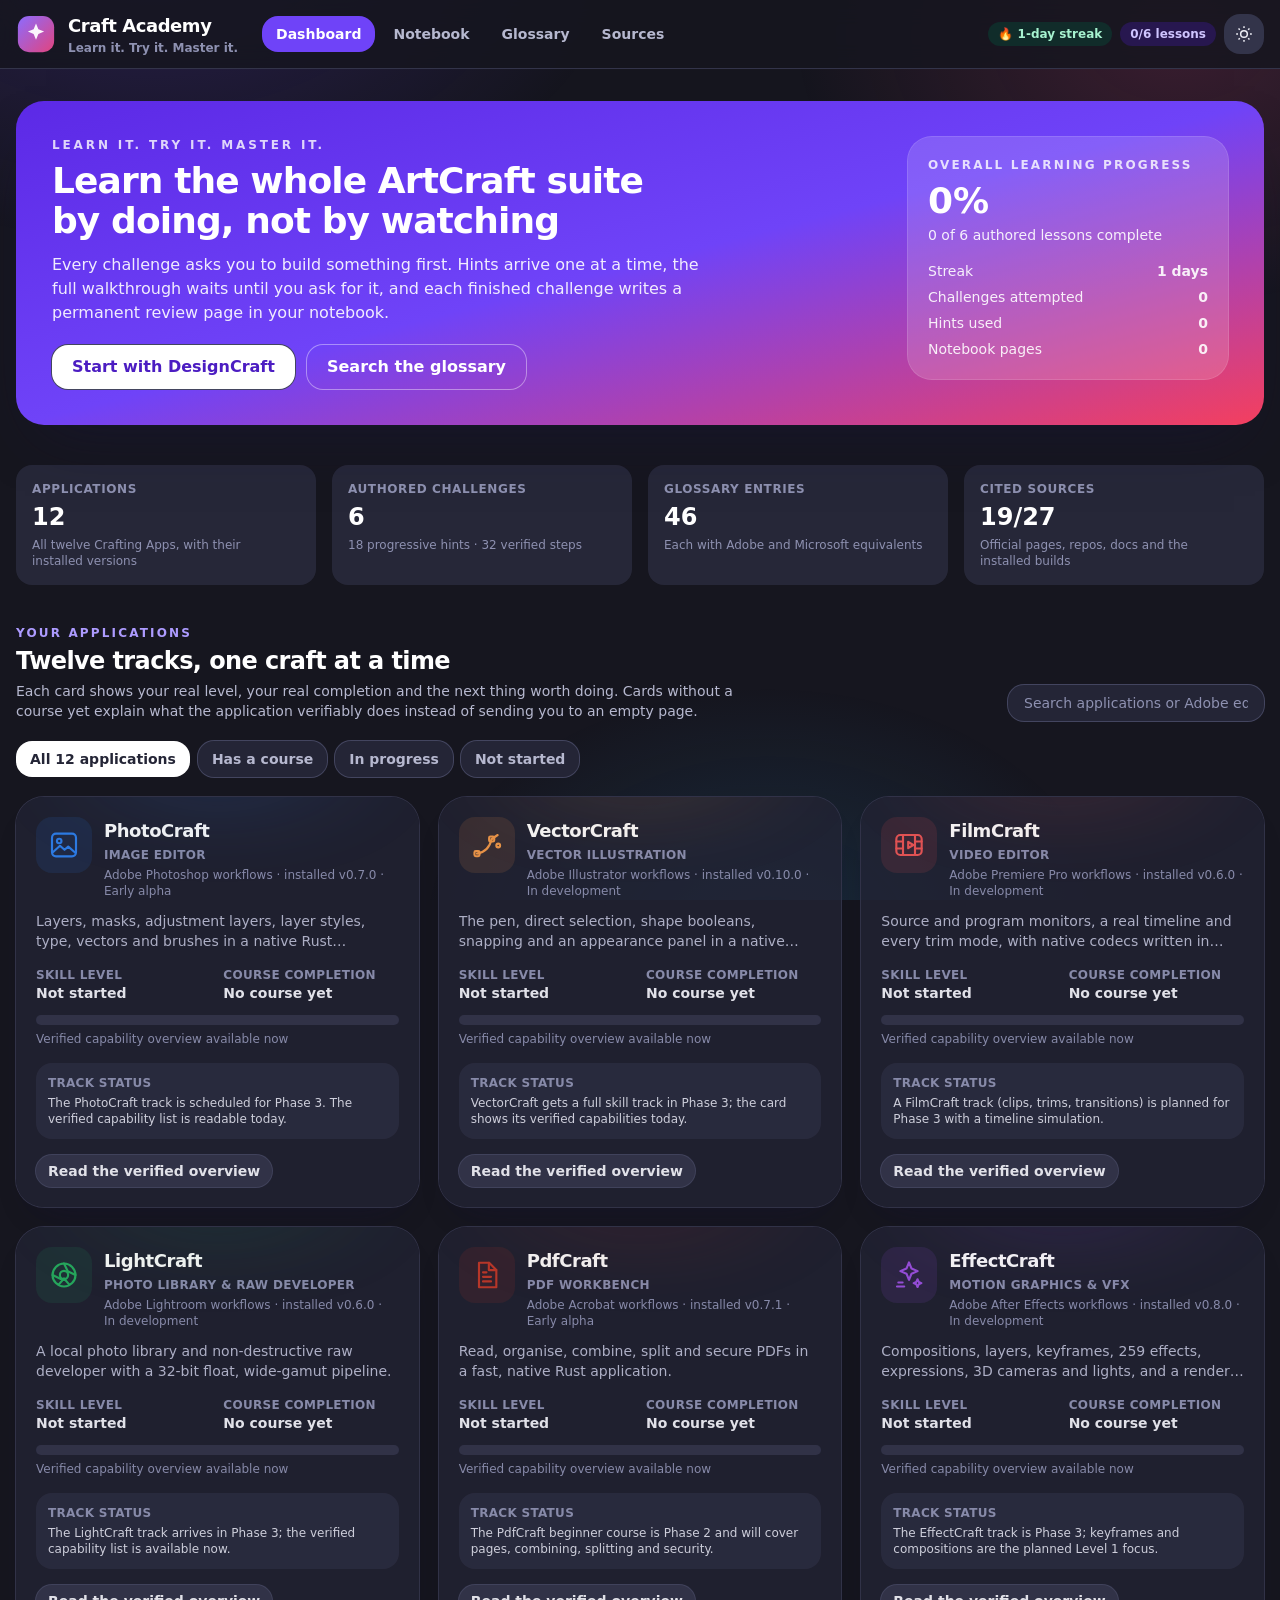
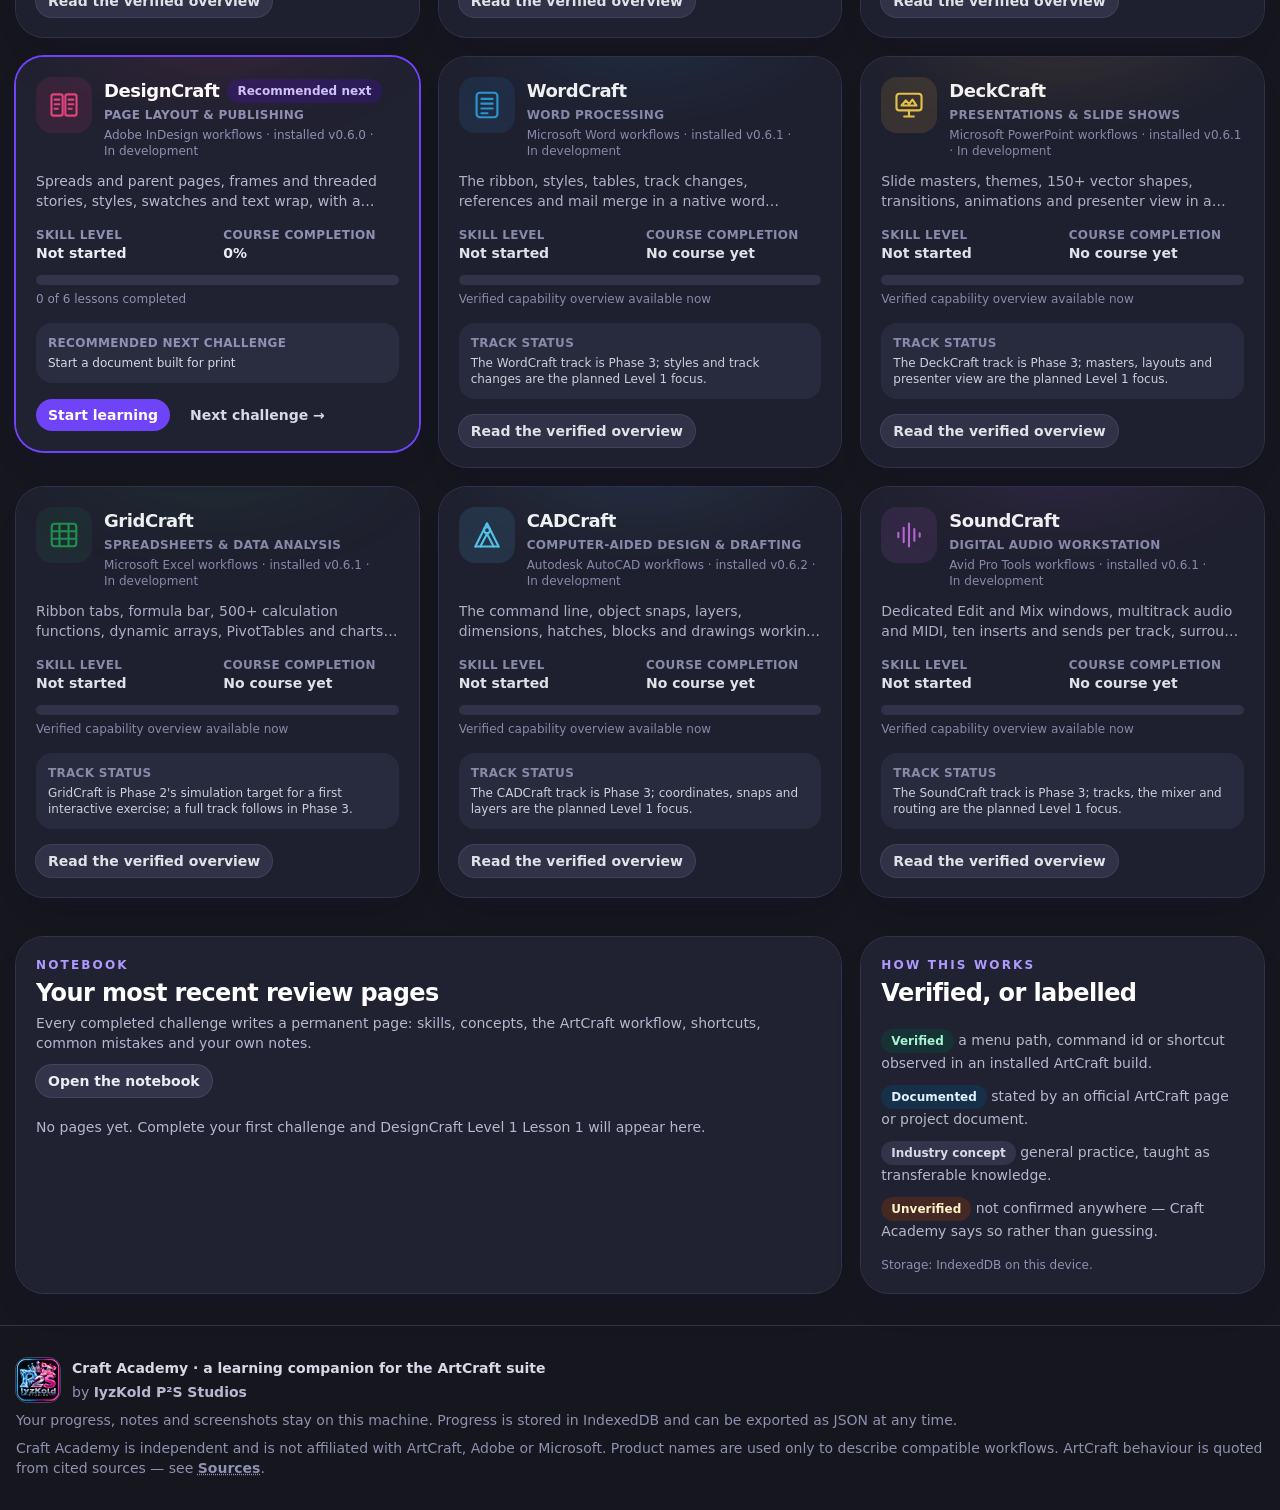
==== craft-academy/index.html @ 29ed43ff "publish: Craft Academy web build (2026-11-13 16:01)" ====
<!doctype html>
<html lang="en" class="dark">
  <head>
    <meta charset="UTF-8" />
    <meta name="viewport" content="width=device-width, initial-scale=1.0" />
    <meta
      name="description"
      content="Craft Academy — Learn it. Try it. Master it. A challenge-first learning companion for the ArtCraft creative software suite."
    />
    <meta name="color-scheme" content="dark light" />
    <title>Craft Academy — Learn it. Try it. Master it.</title>
    <!--
      Relative paths on purpose: the build is published under a sub-path and is intended to work
      from a file:// path inside a desktop wrapper, and the router is a hash router, so the document
      URL never leaves the application root.
    -->
    <link rel="icon" type="image/png" href="./brand/iyzkold-studios-favicon.png" />
    <link rel="apple-touch-icon" href="./brand/iyzkold-studios-apple-touch.png" />
    <script>
      // Apply the saved theme before first paint to avoid a flash of the wrong theme.
      try {
        var raw = window.localStorage.getItem('craft-academy:theme');
        var theme = raw === '"light"' || raw === 'light' ? 'light' : 'dark';
        document.documentElement.classList.toggle('dark', theme === 'dark');
        document.documentElement.dataset.theme = theme;
      } catch (error) {
        /* localStorage can be unavailable; dark is the default. */
      }
    </script>
    <script type="module" crossorigin src="./assets/index-Cp5zbV2W.js"></script>
    <link rel="stylesheet" crossorigin href="./assets/index-CccpWW1y.css">
  </head>
  <body>
    <div id="root"></div>
    <noscript>Craft Academy needs JavaScript enabled to run its lessons.</noscript>
  </body>
</html>
---- craft-academy/assets/index-CccpWW1y.css ----
*,:before,:after{--tw-border-spacing-x: 0;--tw-border-spacing-y: 0;--tw-translate-x: 0;--tw-translate-y: 0;--tw-rotate: 0;--tw-skew-x: 0;--tw-skew-y: 0;--tw-scale-x: 1;--tw-scale-y: 1;--tw-pan-x: ;--tw-pan-y: ;--tw-pinch-zoom: ;--tw-scroll-snap-strictness: proximity;--tw-gradient-from-position: ;--tw-gradient-via-position: ;--tw-gradient-to-position: ;--tw-ordinal: ;--tw-slashed-zero: ;--tw-numeric-figure: ;--tw-numeric-spacing: ;--tw-numeric-fraction: ;--tw-ring-inset: ;--tw-ring-offset-width: 0px;--tw-ring-offset-color: #fff;--tw-ring-color: rgb(59 130 246 / .5);--tw-ring-offset-shadow: 0 0 #0000;--tw-ring-shadow: 0 0 #0000;--tw-shadow: 0 0 #0000;--tw-shadow-colored: 0 0 #0000;--tw-blur: ;--tw-brightness: ;--tw-contrast: ;--tw-grayscale: ;--tw-hue-rotate: ;--tw-invert: ;--tw-saturate: ;--tw-sepia: ;--tw-drop-shadow: ;--tw-backdrop-blur: ;--tw-backdrop-brightness: ;--tw-backdrop-contrast: ;--tw-backdrop-grayscale: ;--tw-backdrop-hue-rotate: ;--tw-backdrop-invert: ;--tw-backdrop-opacity: ;--tw-backdrop-saturate: ;--tw-backdrop-sepia: ;--tw-contain-size: ;--tw-contain-layout: ;--tw-contain-paint: ;--tw-contain-style: }::backdrop{--tw-border-spacing-x: 0;--tw-border-spacing-y: 0;--tw-translate-x: 0;--tw-translate-y: 0;--tw-rotate: 0;--tw-skew-x: 0;--tw-skew-y: 0;--tw-scale-x: 1;--tw-scale-y: 1;--tw-pan-x: ;--tw-pan-y: ;--tw-pinch-zoom: ;--tw-scroll-snap-strictness: proximity;--tw-gradient-from-position: ;--tw-gradient-via-position: ;--tw-gradient-to-position: ;--tw-ordinal: ;--tw-slashed-zero: ;--tw-numeric-figure: ;--tw-numeric-spacing: ;--tw-numeric-fraction: ;--tw-ring-inset: ;--tw-ring-offset-width: 0px;--tw-ring-offset-color: #fff;--tw-ring-color: rgb(59 130 246 / .5);--tw-ring-offset-shadow: 0 0 #0000;--tw-ring-shadow: 0 0 #0000;--tw-shadow: 0 0 #0000;--tw-shadow-colored: 0 0 #0000;--tw-blur: ;--tw-brightness: ;--tw-contrast: ;--tw-grayscale: ;--tw-hue-rotate: ;--tw-invert: ;--tw-saturate: ;--tw-sepia: ;--tw-drop-shadow: ;--tw-backdrop-blur: ;--tw-backdrop-brightness: ;--tw-backdrop-contrast: ;--tw-backdrop-grayscale: ;--tw-backdrop-hue-rotate: ;--tw-backdrop-invert: ;--tw-backdrop-opacity: ;--tw-backdrop-saturate: ;--tw-backdrop-sepia: ;--tw-contain-size: ;--tw-contain-layout: ;--tw-contain-paint: ;--tw-contain-style: }*,:before,:after{box-sizing:border-box;border-width:0;border-style:solid;border-color:#e5e7eb}:before,:after{--tw-content: ""}html,:host{line-height:1.5;-webkit-text-size-adjust:100%;-moz-tab-size:4;-o-tab-size:4;tab-size:4;font-family:Segoe UI,Inter,system-ui,Avenir,Helvetica,Arial,sans-serif;font-feature-settings:normal;font-variation-settings:normal;-webkit-tap-highlight-color:transparent}body{margin:0;line-height:inherit}hr{height:0;color:inherit;border-top-width:1px}abbr:where([title]){-webkit-text-decoration:underline dotted;text-decoration:underline dotted}h1,h2,h3,h4,h5,h6{font-size:inherit;font-weight:inherit}a{color:inherit;text-decoration:inherit}b,strong{font-weight:bolder}code,kbd,samp,pre{font-family:ui-monospace,SFMono-Regular,Menlo,Monaco,Consolas,Liberation Mono,Courier New,monospace;font-feature-settings:normal;font-variation-settings:normal;font-size:1em}small{font-size:80%}sub,sup{font-size:75%;line-height:0;position:relative;vertical-align:baseline}sub{bottom:-.25em}sup{top:-.5em}table{text-indent:0;border-color:inherit;border-collapse:collapse}button,input,optgroup,select,textarea{font-family:inherit;font-feature-settings:inherit;font-variation-settings:inherit;font-size:100%;font-weight:inherit;line-height:inherit;letter-spacing:inherit;color:inherit;margin:0;padding:0}button,select{text-transform:none}button,input:where([type=button]),input:where([type=reset]),input:where([type=submit]){-webkit-appearance:button;background-color:transparent;background-image:none}:-moz-focusring{outline:auto}:-moz-ui-invalid{box-shadow:none}progress{vertical-align:baseline}::-webkit-inner-spin-button,::-webkit-outer-spin-button{height:auto}[type=search]{-webkit-appearance:textfield;outline-offset:-2px}::-webkit-search-decoration{-webkit-appearance:none}::-webkit-file-upload-button{-webkit-appearance:button;font:inherit}summary{display:list-item}blockquote,dl,dd,h1,h2,h3,h4,h5,h6,hr,figure,p,pre{margin:0}fieldset{margin:0;padding:0}legend{padding:0}ol,ul,menu{list-style:none;margin:0;padding:0}dialog{padding:0}textarea{resize:vertical}input::-moz-placeholder,textarea::-moz-placeholder{opacity:1;color:#9ca3af}input::placeholder,textarea::placeholder{opacity:1;color:#9ca3af}button,[role=button]{cursor:pointer}:disabled{cursor:default}img,svg,video,canvas,audio,iframe,embed,object{display:block;vertical-align:middle}img,video{max-width:100%;height:auto}[hidden]:where(:not([hidden=until-found])){display:none}:root{color-scheme:dark light}html{-webkit-text-size-adjust:100%}body{--tw-bg-opacity: 1;background-color:rgb(247 247 251 / var(--tw-bg-opacity, 1));--tw-text-opacity: 1;color:rgb(36 37 54 / var(--tw-text-opacity, 1));-webkit-font-smoothing:antialiased;-moz-osx-font-smoothing:grayscale}body:is(.dark *){--tw-bg-opacity: 1;background-color:rgb(22 22 31 / var(--tw-bg-opacity, 1));--tw-text-opacity: 1;color:rgb(236 236 244 / var(--tw-text-opacity, 1))}body{min-height:100vh}body:before{content:"";position:fixed;top:0;right:0;bottom:0;left:0;z-index:-1;background:radial-gradient(48rem 32rem at 12% -8%,rgba(111,67,248,.22),transparent 62%),radial-gradient(40rem 28rem at 92% 4%,rgba(226,68,126,.18),transparent 60%),radial-gradient(36rem 26rem at 60% 104%,rgba(45,156,219,.16),transparent 60%);pointer-events:none}:focus-visible{outline-style:solid;outline-width:2px;outline-offset:2px;outline-color:#8c6bff}h1,h2,h3{text-wrap:balance}p,li{text-wrap:pretty}::-moz-selection{--tw-bg-opacity: 1;background-color:rgb(207 197 255 / var(--tw-bg-opacity, 1));--tw-text-opacity: 1;color:rgb(36 37 54 / var(--tw-text-opacity, 1))}::selection{--tw-bg-opacity: 1;background-color:rgb(207 197 255 / var(--tw-bg-opacity, 1));--tw-text-opacity: 1;color:rgb(36 37 54 / var(--tw-text-opacity, 1))}@media (prefers-reduced-motion: reduce){*,*:before,*:after{animation-duration:.01ms!important;animation-iteration-count:1!important;transition-duration:.01ms!important;scroll-behavior:auto!important}}.\!container{width:100%!important}.container{width:100%}@media (min-width: 640px){.\!container{max-width:640px!important}.container{max-width:640px}}@media (min-width: 768px){.\!container{max-width:768px!important}.container{max-width:768px}}@media (min-width: 1024px){.\!container{max-width:1024px!important}.container{max-width:1024px}}@media (min-width: 1280px){.\!container{max-width:1280px!important}.container{max-width:1280px}}@media (min-width: 1536px){.\!container{max-width:1536px!important}.container{max-width:1536px}}.ca-scroll::-webkit-scrollbar{width:10px;height:10px}.ca-scroll::-webkit-scrollbar-thumb{border-radius:9999px;--tw-bg-opacity: 1;background-color:rgb(182 184 207 / var(--tw-bg-opacity, 1))}.ca-scroll:is(.dark *)::-webkit-scrollbar-thumb{--tw-bg-opacity: 1;background-color:rgb(67 69 95 / var(--tw-bg-opacity, 1))}.ca-scroll::-webkit-scrollbar-track{background:transparent}.sr-only{position:absolute;width:1px;height:1px;padding:0;margin:-1px;overflow:hidden;clip:rect(0,0,0,0);white-space:nowrap;border-width:0}.pointer-events-none{pointer-events:none}.visible{visibility:visible}.invisible{visibility:hidden}.static{position:static}.fixed{position:fixed}.absolute{position:absolute}.relative{position:relative}.sticky{position:sticky}.inset-0{top:0;right:0;bottom:0;left:0}.inset-x-0{left:0;right:0}.-top-24{top:-6rem}.top-0{top:0}.z-0{z-index:0}.z-10{z-index:10}.z-40{z-index:40}.order-last{order:9999}.mx-auto{margin-left:auto;margin-right:auto}.mb-1{margin-bottom:.25rem}.mb-2{margin-bottom:.5rem}.mb-3{margin-bottom:.75rem}.mb-5{margin-bottom:1.25rem}.ml-2{margin-left:.5rem}.ml-auto{margin-left:auto}.mr-2{margin-right:.5rem}.mt-0\.5{margin-top:.125rem}.mt-1{margin-top:.25rem}.mt-1\.5{margin-top:.375rem}.mt-2{margin-top:.5rem}.mt-3{margin-top:.75rem}.mt-4{margin-top:1rem}.mt-5{margin-top:1.25rem}.mt-auto{margin-top:auto}.line-clamp-2{overflow:hidden;display:-webkit-box;-webkit-box-orient:vertical;-webkit-line-clamp:2}.block{display:block}.inline{display:inline}.flex{display:flex}.inline-flex{display:inline-flex}.table{display:table}.grid{display:grid}.contents{display:contents}.hidden{display:none}.h-1\.5{height:.375rem}.h-10{height:2.5rem}.h-11{height:2.75rem}.h-14{height:3.5rem}.h-2\.5{height:.625rem}.h-20{height:5rem}.h-32{height:8rem}.h-5{height:1.25rem}.h-6{height:1.5rem}.h-8{height:2rem}.h-full{height:100%}.max-h-72{max-height:18rem}.min-h-\[40vh\]{min-height:40vh}.min-h-screen{min-height:100vh}.w-1\.5{width:.375rem}.w-10{width:2.5rem}.w-11{width:2.75rem}.w-14{width:3.5rem}.w-20{width:5rem}.w-5{width:1.25rem}.w-6{width:1.5rem}.w-64{width:16rem}.w-8{width:2rem}.w-full{width:100%}.min-w-0{min-width:0px}.min-w-\[44rem\]{min-width:44rem}.max-w-2xl{max-width:42rem}.max-w-3xl{max-width:48rem}.max-w-7xl{max-width:80rem}.max-w-md{max-width:28rem}.max-w-xl{max-width:36rem}.max-w-xs{max-width:20rem}.flex-1{flex:1 1 0%}.shrink{flex-shrink:1}.shrink-0{flex-shrink:0}.border-collapse{border-collapse:collapse}@keyframes fade-up{0%{opacity:0;transform:translateY(10px)}to{opacity:1;transform:translateY(0)}}.animate-fade-up{animation:fade-up .32s cubic-bezier(.22,1,.36,1) both}@keyframes pop-in{0%{opacity:0;transform:scale(.94)}to{opacity:1;transform:scale(1)}}.animate-pop-in{animation:pop-in .22s cubic-bezier(.22,1,.36,1) both}@keyframes pulse{50%{opacity:.5}}.animate-pulse{animation:pulse 2s cubic-bezier(.4,0,.6,1) infinite}.cursor-pointer{cursor:pointer}.list-disc{list-style-type:disc}.grid-cols-2{grid-template-columns:repeat(2,minmax(0,1fr))}.flex-col{flex-direction:column}.flex-wrap{flex-wrap:wrap}.items-start{align-items:flex-start}.items-end{align-items:flex-end}.items-center{align-items:center}.justify-center{justify-content:center}.justify-between{justify-content:space-between}.gap-1{gap:.25rem}.gap-1\.5{gap:.375rem}.gap-2{gap:.5rem}.gap-3{gap:.75rem}.gap-4{gap:1rem}.gap-5{gap:1.25rem}.gap-6{gap:1.5rem}.space-y-1>:not([hidden])~:not([hidden]){--tw-space-y-reverse: 0;margin-top:calc(.25rem * calc(1 - var(--tw-space-y-reverse)));margin-bottom:calc(.25rem * var(--tw-space-y-reverse))}.space-y-1\.5>:not([hidden])~:not([hidden]){--tw-space-y-reverse: 0;margin-top:calc(.375rem * calc(1 - var(--tw-space-y-reverse)));margin-bottom:calc(.375rem * var(--tw-space-y-reverse))}.space-y-10>:not([hidden])~:not([hidden]){--tw-space-y-reverse: 0;margin-top:calc(2.5rem * calc(1 - var(--tw-space-y-reverse)));margin-bottom:calc(2.5rem * var(--tw-space-y-reverse))}.space-y-2>:not([hidden])~:not([hidden]){--tw-space-y-reverse: 0;margin-top:calc(.5rem * calc(1 - var(--tw-space-y-reverse)));margin-bottom:calc(.5rem * var(--tw-space-y-reverse))}.space-y-3>:not([hidden])~:not([hidden]){--tw-space-y-reverse: 0;margin-top:calc(.75rem * calc(1 - var(--tw-space-y-reverse)));margin-bottom:calc(.75rem * var(--tw-space-y-reverse))}.space-y-4>:not([hidden])~:not([hidden]){--tw-space-y-reverse: 0;margin-top:calc(1rem * calc(1 - var(--tw-space-y-reverse)));margin-bottom:calc(1rem * var(--tw-space-y-reverse))}.space-y-5>:not([hidden])~:not([hidden]){--tw-space-y-reverse: 0;margin-top:calc(1.25rem * calc(1 - var(--tw-space-y-reverse)));margin-bottom:calc(1.25rem * var(--tw-space-y-reverse))}.space-y-8>:not([hidden])~:not([hidden]){--tw-space-y-reverse: 0;margin-top:calc(2rem * calc(1 - var(--tw-space-y-reverse)));margin-bottom:calc(2rem * var(--tw-space-y-reverse))}.divide-y>:not([hidden])~:not([hidden]){--tw-divide-y-reverse: 0;border-top-width:calc(1px * calc(1 - var(--tw-divide-y-reverse)));border-bottom-width:calc(1px * var(--tw-divide-y-reverse))}.divide-ink-100>:not([hidden])~:not([hidden]){--tw-divide-opacity: 1;border-color:rgb(236 236 244 / var(--tw-divide-opacity, 1))}.overflow-auto{overflow:auto}.overflow-hidden{overflow:hidden}.overflow-x-auto{overflow-x:auto}.truncate{overflow:hidden;text-overflow:ellipsis;white-space:nowrap}.whitespace-nowrap{white-space:nowrap}.whitespace-pre-wrap{white-space:pre-wrap}.rounded{border-radius:.25rem}.rounded-2xl{border-radius:1rem}.rounded-3xl{border-radius:1.5rem}.rounded-full{border-radius:9999px}.rounded-lg{border-radius:.5rem}.rounded-md{border-radius:.375rem}.rounded-xl{border-radius:.75rem}.rounded-xl3{border-radius:1.75rem}.border{border-width:1px}.border-0{border-width:0px}.border-2{border-width:2px}.border-b{border-bottom-width:1px}.border-t{border-top-width:1px}.border-dashed{border-style:dashed}.border-amber-200{--tw-border-opacity: 1;border-color:rgb(253 230 138 / var(--tw-border-opacity, 1))}.border-amber-300{--tw-border-opacity: 1;border-color:rgb(252 211 77 / var(--tw-border-opacity, 1))}.border-brand-100{--tw-border-opacity: 1;border-color:rgb(230 225 255 / var(--tw-border-opacity, 1))}.border-emerald-200{--tw-border-opacity: 1;border-color:rgb(167 243 208 / var(--tw-border-opacity, 1))}.border-emerald-300{--tw-border-opacity: 1;border-color:rgb(110 231 183 / var(--tw-border-opacity, 1))}.border-ink-200{--tw-border-opacity: 1;border-color:rgb(216 217 230 / var(--tw-border-opacity, 1))}.border-ink-200\/70{border-color:#d8d9e6b3}.border-ink-300{--tw-border-opacity: 1;border-color:rgb(182 184 207 / var(--tw-border-opacity, 1))}.border-sky-200{--tw-border-opacity: 1;border-color:rgb(186 230 253 / var(--tw-border-opacity, 1))}.border-sky-300{--tw-border-opacity: 1;border-color:rgb(125 211 252 / var(--tw-border-opacity, 1))}.\!bg-white{--tw-bg-opacity: 1 !important;background-color:rgb(255 255 255 / var(--tw-bg-opacity, 1))!important}.bg-amber-100{--tw-bg-opacity: 1;background-color:rgb(254 243 199 / var(--tw-bg-opacity, 1))}.bg-amber-50{--tw-bg-opacity: 1;background-color:rgb(255 251 235 / var(--tw-bg-opacity, 1))}.bg-amber-50\/70{background-color:#fffbebb3}.bg-amber-500{--tw-bg-opacity: 1;background-color:rgb(245 158 11 / var(--tw-bg-opacity, 1))}.bg-brand-100{--tw-bg-opacity: 1;background-color:rgb(230 225 255 / var(--tw-bg-opacity, 1))}.bg-brand-400{--tw-bg-opacity: 1;background-color:rgb(140 107 255 / var(--tw-bg-opacity, 1))}.bg-brand-50\/70{background-color:#f2f0ffb3}.bg-brand-500{--tw-bg-opacity: 1;background-color:rgb(111 67 248 / var(--tw-bg-opacity, 1))}.bg-emerald-100{--tw-bg-opacity: 1;background-color:rgb(209 250 229 / var(--tw-bg-opacity, 1))}.bg-emerald-50{--tw-bg-opacity: 1;background-color:rgb(236 253 245 / var(--tw-bg-opacity, 1))}.bg-emerald-50\/80{background-color:#ecfdf5cc}.bg-emerald-500{--tw-bg-opacity: 1;background-color:rgb(16 185 129 / var(--tw-bg-opacity, 1))}.bg-emerald-600{--tw-bg-opacity: 1;background-color:rgb(5 150 105 / var(--tw-bg-opacity, 1))}.bg-ink-100{--tw-bg-opacity: 1;background-color:rgb(236 236 244 / var(--tw-bg-opacity, 1))}.bg-ink-50{--tw-bg-opacity: 1;background-color:rgb(247 247 251 / var(--tw-bg-opacity, 1))}.bg-ink-900{--tw-bg-opacity: 1;background-color:rgb(36 37 54 / var(--tw-bg-opacity, 1))}.bg-rose-100{--tw-bg-opacity: 1;background-color:rgb(255 228 230 / var(--tw-bg-opacity, 1))}.bg-rose-600{--tw-bg-opacity: 1;background-color:rgb(225 29 72 / var(--tw-bg-opacity, 1))}.bg-sky-100{--tw-bg-opacity: 1;background-color:rgb(224 242 254 / var(--tw-bg-opacity, 1))}.bg-sky-50{--tw-bg-opacity: 1;background-color:rgb(240 249 255 / var(--tw-bg-opacity, 1))}.bg-sky-50\/80{background-color:#f0f9ffcc}.bg-transparent{background-color:transparent}.bg-white{--tw-bg-opacity: 1;background-color:rgb(255 255 255 / var(--tw-bg-opacity, 1))}.bg-white\/15{background-color:#ffffff26}.bg-white\/85{background-color:#ffffffd9}.bg-white\/95{background-color:#fffffff2}.bg-gradient-to-br{background-image:linear-gradient(to bottom right,var(--tw-gradient-stops))}.from-brand-600{--tw-gradient-from: #5c29e6 var(--tw-gradient-from-position);--tw-gradient-to: rgb(92 41 230 / 0) var(--tw-gradient-to-position);--tw-gradient-stops: var(--tw-gradient-from), var(--tw-gradient-to)}.via-brand-500{--tw-gradient-to: rgb(111 67 248 / 0) var(--tw-gradient-to-position);--tw-gradient-stops: var(--tw-gradient-from), #6f43f8 var(--tw-gradient-via-position), var(--tw-gradient-to)}.to-rose-500{--tw-gradient-to: #f43f5e var(--tw-gradient-to-position)}.p-1{padding:.25rem}.p-2\.5{padding:.625rem}.p-3{padding:.75rem}.p-4{padding:1rem}.p-5{padding:1.25rem}.p-6{padding:1.5rem}.p-8{padding:2rem}.px-1{padding-left:.25rem;padding-right:.25rem}.px-1\.5{padding-left:.375rem;padding-right:.375rem}.px-2{padding-left:.5rem;padding-right:.5rem}.px-2\.5{padding-left:.625rem;padding-right:.625rem}.px-3{padding-left:.75rem;padding-right:.75rem}.px-3\.5{padding-left:.875rem;padding-right:.875rem}.px-4{padding-left:1rem;padding-right:1rem}.px-5{padding-left:1.25rem;padding-right:1.25rem}.py-0\.5{padding-top:.125rem;padding-bottom:.125rem}.py-1{padding-top:.25rem;padding-bottom:.25rem}.py-1\.5{padding-top:.375rem;padding-bottom:.375rem}.py-2{padding-top:.5rem;padding-bottom:.5rem}.py-2\.5{padding-top:.625rem;padding-bottom:.625rem}.py-3{padding-top:.75rem;padding-bottom:.75rem}.py-8{padding-top:2rem;padding-bottom:2rem}.pl-5{padding-left:1.25rem}.pr-2{padding-right:.5rem}.pt-4{padding-top:1rem}.pt-6{padding-top:1.5rem}.text-left{text-align:left}.text-center{text-align:center}.font-mono{font-family:ui-monospace,SFMono-Regular,Menlo,Monaco,Consolas,Liberation Mono,Courier New,monospace}.text-2xl{font-size:1.5rem;line-height:2rem}.text-3xl{font-size:1.875rem;line-height:2.25rem}.text-4xl{font-size:2.25rem;line-height:2.5rem}.text-\[11px\]{font-size:11px}.text-base{font-size:1rem;line-height:1.5rem}.text-lg{font-size:1.125rem;line-height:1.75rem}.text-sm{font-size:.875rem;line-height:1.25rem}.text-xl{font-size:1.25rem;line-height:1.75rem}.text-xs{font-size:.75rem;line-height:1rem}.font-black{font-weight:900}.font-bold{font-weight:700}.font-semibold{font-weight:600}.uppercase{text-transform:uppercase}.italic{font-style:italic}.leading-relaxed{line-height:1.625}.leading-snug{line-height:1.375}.leading-tight{line-height:1.25}.tracking-\[0\.18em\]{letter-spacing:.18em}.tracking-\[0\.22em\]{letter-spacing:.22em}.tracking-\[0\.24em\]{letter-spacing:.24em}.tracking-\[0\.2em\]{letter-spacing:.2em}.tracking-tight{letter-spacing:-.025em}.tracking-wide{letter-spacing:.025em}.tracking-wider{letter-spacing:.05em}.\!text-brand-700{--tw-text-opacity: 1 !important;color:rgb(76 29 194 / var(--tw-text-opacity, 1))!important}.\!text-white{--tw-text-opacity: 1 !important;color:rgb(255 255 255 / var(--tw-text-opacity, 1))!important}.text-amber-900{--tw-text-opacity: 1;color:rgb(120 53 15 / var(--tw-text-opacity, 1))}.text-brand-500{--tw-text-opacity: 1;color:rgb(111 67 248 / var(--tw-text-opacity, 1))}.text-brand-600{--tw-text-opacity: 1;color:rgb(92 41 230 / var(--tw-text-opacity, 1))}.text-brand-700{--tw-text-opacity: 1;color:rgb(76 29 194 / var(--tw-text-opacity, 1))}.text-emerald-800{--tw-text-opacity: 1;color:rgb(6 95 70 / var(--tw-text-opacity, 1))}.text-ink-100{--tw-text-opacity: 1;color:rgb(236 236 244 / var(--tw-text-opacity, 1))}.text-ink-400{--tw-text-opacity: 1;color:rgb(142 145 177 / var(--tw-text-opacity, 1))}.text-ink-500{--tw-text-opacity: 1;color:rgb(107 110 147 / var(--tw-text-opacity, 1))}.text-ink-600{--tw-text-opacity: 1;color:rgb(84 86 120 / var(--tw-text-opacity, 1))}.text-ink-700{--tw-text-opacity: 1;color:rgb(67 69 95 / var(--tw-text-opacity, 1))}.text-ink-800{--tw-text-opacity: 1;color:rgb(51 52 74 / var(--tw-text-opacity, 1))}.text-ink-900{--tw-text-opacity: 1;color:rgb(36 37 54 / var(--tw-text-opacity, 1))}.text-rose-500{--tw-text-opacity: 1;color:rgb(244 63 94 / var(--tw-text-opacity, 1))}.text-rose-800{--tw-text-opacity: 1;color:rgb(159 18 57 / var(--tw-text-opacity, 1))}.text-sky-700{--tw-text-opacity: 1;color:rgb(3 105 161 / var(--tw-text-opacity, 1))}.text-sky-800{--tw-text-opacity: 1;color:rgb(7 89 133 / var(--tw-text-opacity, 1))}.text-white{--tw-text-opacity: 1;color:rgb(255 255 255 / var(--tw-text-opacity, 1))}.text-white\/80{color:#fffc}.text-white\/90{color:#ffffffe6}.underline{text-decoration-line:underline}.decoration-dotted{text-decoration-style:dotted}.opacity-20{opacity:.2}.opacity-95{opacity:.95}.shadow-float{--tw-shadow: 0 28px 60px -30px rgba(24, 20, 60, .55);--tw-shadow-colored: 0 28px 60px -30px var(--tw-shadow-color);box-shadow:var(--tw-ring-offset-shadow, 0 0 #0000),var(--tw-ring-shadow, 0 0 #0000),var(--tw-shadow)}.shadow-lift{--tw-shadow: 0 18px 40px -22px rgba(24, 20, 60, .45);--tw-shadow-colored: 0 18px 40px -22px var(--tw-shadow-color);box-shadow:var(--tw-ring-offset-shadow, 0 0 #0000),var(--tw-ring-shadow, 0 0 #0000),var(--tw-shadow)}.outline{outline-style:solid}.ring-1{--tw-ring-offset-shadow: var(--tw-ring-inset) 0 0 0 var(--tw-ring-offset-width) var(--tw-ring-offset-color);--tw-ring-shadow: var(--tw-ring-inset) 0 0 0 calc(1px + var(--tw-ring-offset-width)) var(--tw-ring-color);box-shadow:var(--tw-ring-offset-shadow),var(--tw-ring-shadow),var(--tw-shadow, 0 0 #0000)}.ring-2{--tw-ring-offset-shadow: var(--tw-ring-inset) 0 0 0 var(--tw-ring-offset-width) var(--tw-ring-offset-color);--tw-ring-shadow: var(--tw-ring-inset) 0 0 0 calc(2px + var(--tw-ring-offset-width)) var(--tw-ring-color);box-shadow:var(--tw-ring-offset-shadow),var(--tw-ring-shadow),var(--tw-shadow, 0 0 #0000)}.ring-brand-300{--tw-ring-opacity: 1;--tw-ring-color: rgb(173 155 255 / var(--tw-ring-opacity, 1))}.ring-brand-400{--tw-ring-opacity: 1;--tw-ring-color: rgb(140 107 255 / var(--tw-ring-opacity, 1))}.ring-ink-100{--tw-ring-opacity: 1;--tw-ring-color: rgb(236 236 244 / var(--tw-ring-opacity, 1))}.ring-ink-200{--tw-ring-opacity: 1;--tw-ring-color: rgb(216 217 230 / var(--tw-ring-opacity, 1))}.ring-ink-200\/70{--tw-ring-color: rgb(216 217 230 / .7)}.ring-white\/25{--tw-ring-color: rgb(255 255 255 / .25)}.ring-white\/40{--tw-ring-color: rgb(255 255 255 / .4)}.blur{--tw-blur: blur(8px);filter:var(--tw-blur) var(--tw-brightness) var(--tw-contrast) var(--tw-grayscale) var(--tw-hue-rotate) var(--tw-invert) var(--tw-saturate) var(--tw-sepia) var(--tw-drop-shadow)}.blur-2xl{--tw-blur: blur(40px);filter:var(--tw-blur) var(--tw-brightness) var(--tw-contrast) var(--tw-grayscale) var(--tw-hue-rotate) var(--tw-invert) var(--tw-saturate) var(--tw-sepia) var(--tw-drop-shadow)}.filter{filter:var(--tw-blur) var(--tw-brightness) var(--tw-contrast) var(--tw-grayscale) var(--tw-hue-rotate) var(--tw-invert) var(--tw-saturate) var(--tw-sepia) var(--tw-drop-shadow)}.backdrop-blur-md{--tw-backdrop-blur: blur(12px);-webkit-backdrop-filter:var(--tw-backdrop-blur) var(--tw-backdrop-brightness) var(--tw-backdrop-contrast) var(--tw-backdrop-grayscale) var(--tw-backdrop-hue-rotate) var(--tw-backdrop-invert) var(--tw-backdrop-opacity) var(--tw-backdrop-saturate) var(--tw-backdrop-sepia);backdrop-filter:var(--tw-backdrop-blur) var(--tw-backdrop-brightness) var(--tw-backdrop-contrast) var(--tw-backdrop-grayscale) var(--tw-backdrop-hue-rotate) var(--tw-backdrop-invert) var(--tw-backdrop-opacity) var(--tw-backdrop-saturate) var(--tw-backdrop-sepia)}.transition{transition-property:color,background-color,border-color,text-decoration-color,fill,stroke,opacity,box-shadow,transform,filter,backdrop-filter;transition-timing-function:cubic-bezier(.4,0,.2,1);transition-duration:.15s}.transition-\[width\]{transition-property:width;transition-timing-function:cubic-bezier(.4,0,.2,1);transition-duration:.15s}.transition-all{transition-property:all;transition-timing-function:cubic-bezier(.4,0,.2,1);transition-duration:.15s}.transition-colors{transition-property:color,background-color,border-color,text-decoration-color,fill,stroke;transition-timing-function:cubic-bezier(.4,0,.2,1);transition-duration:.15s}.transition-opacity{transition-property:opacity;transition-timing-function:cubic-bezier(.4,0,.2,1);transition-duration:.15s}.duration-150{transition-duration:.15s}.duration-300{transition-duration:.3s}.duration-700{transition-duration:.7s}.ease-out{transition-timing-function:cubic-bezier(0,0,.2,1)}.ca-reduce-motion,.ca-reduce-motion *{animation:none!important;transition:none!important}@media print{body{background:#fff!important;color:#000!important}body:before{display:none!important}.ca-no-print{display:none!important}.ca-print-page{-moz-column-break-inside:avoid;break-inside:avoid;page-break-inside:avoid}.ca-print-page+.ca-print-page{-moz-column-break-before:page;break-before:page;page-break-before:always}}.file\:mr-3::file-selector-button{margin-right:.75rem}.file\:rounded-xl::file-selector-button{border-radius:.75rem}.file\:border-0::file-selector-button{border-width:0px}.file\:bg-brand-500::file-selector-button{--tw-bg-opacity: 1;background-color:rgb(111 67 248 / var(--tw-bg-opacity, 1))}.file\:px-3::file-selector-button{padding-left:.75rem;padding-right:.75rem}.file\:py-1\.5::file-selector-button{padding-top:.375rem;padding-bottom:.375rem}.file\:font-semibold::file-selector-button{font-weight:600}.file\:text-white::file-selector-button{--tw-text-opacity: 1;color:rgb(255 255 255 / var(--tw-text-opacity, 1))}.placeholder\:text-ink-400::-moz-placeholder{--tw-text-opacity: 1;color:rgb(142 145 177 / var(--tw-text-opacity, 1))}.placeholder\:text-ink-400::placeholder{--tw-text-opacity: 1;color:rgb(142 145 177 / var(--tw-text-opacity, 1))}.hover\:-translate-y-1:hover{--tw-translate-y: -.25rem;transform:translate(var(--tw-translate-x),var(--tw-translate-y)) rotate(var(--tw-rotate)) skew(var(--tw-skew-x)) skewY(var(--tw-skew-y)) scaleX(var(--tw-scale-x)) scaleY(var(--tw-scale-y))}.hover\:\!bg-white\/10:hover{background-color:#ffffff1a!important}.hover\:\!bg-white\/90:hover{background-color:#ffffffe6!important}.hover\:bg-brand-600:hover{--tw-bg-opacity: 1;background-color:rgb(92 41 230 / var(--tw-bg-opacity, 1))}.hover\:bg-emerald-700:hover{--tw-bg-opacity: 1;background-color:rgb(4 120 87 / var(--tw-bg-opacity, 1))}.hover\:bg-ink-100:hover{--tw-bg-opacity: 1;background-color:rgb(236 236 244 / var(--tw-bg-opacity, 1))}.hover\:bg-ink-200:hover{--tw-bg-opacity: 1;background-color:rgb(216 217 230 / var(--tw-bg-opacity, 1))}.hover\:bg-ink-50:hover{--tw-bg-opacity: 1;background-color:rgb(247 247 251 / var(--tw-bg-opacity, 1))}.hover\:bg-rose-700:hover{--tw-bg-opacity: 1;background-color:rgb(190 18 60 / var(--tw-bg-opacity, 1))}.hover\:text-brand-600:hover{--tw-text-opacity: 1;color:rgb(92 41 230 / var(--tw-text-opacity, 1))}.hover\:shadow-float:hover{--tw-shadow: 0 28px 60px -30px rgba(24, 20, 60, .55);--tw-shadow-colored: 0 28px 60px -30px var(--tw-shadow-color);box-shadow:var(--tw-ring-offset-shadow, 0 0 #0000),var(--tw-ring-shadow, 0 0 #0000),var(--tw-shadow)}.hover\:ring-brand-300:hover{--tw-ring-opacity: 1;--tw-ring-color: rgb(173 155 255 / var(--tw-ring-opacity, 1))}.hover\:ring-brand-400:hover{--tw-ring-opacity: 1;--tw-ring-color: rgb(140 107 255 / var(--tw-ring-opacity, 1))}.focus\:not-sr-only:focus{position:static;width:auto;height:auto;padding:0;margin:0;overflow:visible;clip:auto;white-space:normal}.focus\:absolute:focus{position:absolute}.focus\:left-4:focus{left:1rem}.focus\:top-4:focus{top:1rem}.focus\:z-50:focus{z-index:50}.focus\:rounded-xl:focus{border-radius:.75rem}.focus\:bg-brand-500:focus{--tw-bg-opacity: 1;background-color:rgb(111 67 248 / var(--tw-bg-opacity, 1))}.focus\:px-4:focus{padding-left:1rem;padding-right:1rem}.focus\:py-2:focus{padding-top:.5rem;padding-bottom:.5rem}.focus\:text-white:focus{--tw-text-opacity: 1;color:rgb(255 255 255 / var(--tw-text-opacity, 1))}.focus\:ring-2:focus{--tw-ring-offset-shadow: var(--tw-ring-inset) 0 0 0 var(--tw-ring-offset-width) var(--tw-ring-offset-color);--tw-ring-shadow: var(--tw-ring-inset) 0 0 0 calc(2px + var(--tw-ring-offset-width)) var(--tw-ring-color);box-shadow:var(--tw-ring-offset-shadow),var(--tw-ring-shadow),var(--tw-shadow, 0 0 #0000)}.focus\:ring-brand-400:focus{--tw-ring-opacity: 1;--tw-ring-color: rgb(140 107 255 / var(--tw-ring-opacity, 1))}.focus-visible\:outline:focus-visible{outline-style:solid}.focus-visible\:outline-2:focus-visible{outline-width:2px}.focus-visible\:outline-offset-2:focus-visible{outline-offset:2px}.focus-visible\:outline-brand-300:focus-visible{outline-color:#ad9bff}.active\:bg-brand-700:active{--tw-bg-opacity: 1;background-color:rgb(76 29 194 / var(--tw-bg-opacity, 1))}.disabled\:cursor-not-allowed:disabled{cursor:not-allowed}.disabled\:opacity-50:disabled{opacity:.5}.group:hover .group-hover\:opacity-35{opacity:.35}.dark\:divide-ink-800:is(.dark *)>:not([hidden])~:not([hidden]){--tw-divide-opacity: 1;border-color:rgb(51 52 74 / var(--tw-divide-opacity, 1))}.dark\:border-amber-700\/60:is(.dark *){border-color:#b4530999}.dark\:border-amber-800\/50:is(.dark *){border-color:#92400e80}.dark\:border-brand-900\/50:is(.dark *){border-color:#35197f80}.dark\:border-emerald-700\/60:is(.dark *){border-color:#04785799}.dark\:border-emerald-800\/60:is(.dark *){border-color:#065f4699}.dark\:border-ink-600:is(.dark *){--tw-border-opacity: 1;border-color:rgb(84 86 120 / var(--tw-border-opacity, 1))}.dark\:border-ink-700:is(.dark *){--tw-border-opacity: 1;border-color:rgb(67 69 95 / var(--tw-border-opacity, 1))}.dark\:border-ink-800:is(.dark *){--tw-border-opacity: 1;border-color:rgb(51 52 74 / var(--tw-border-opacity, 1))}.dark\:border-sky-700\/60:is(.dark *){border-color:#0369a199}.dark\:border-sky-800\/60:is(.dark *){border-color:#07598599}.dark\:bg-amber-900\/15:is(.dark *){background-color:#78350f26}.dark\:bg-amber-900\/20:is(.dark *){background-color:#78350f33}.dark\:bg-amber-900\/40:is(.dark *){background-color:#78350f66}.dark\:bg-brand-900\/20:is(.dark *){background-color:#35197f33}.dark\:bg-brand-900\/50:is(.dark *){background-color:#35197f80}.dark\:bg-emerald-900\/20:is(.dark *){background-color:#064e3b33}.dark\:bg-emerald-900\/40:is(.dark *){background-color:#064e3b66}.dark\:bg-ink-800:is(.dark *){--tw-bg-opacity: 1;background-color:rgb(51 52 74 / var(--tw-bg-opacity, 1))}.dark\:bg-ink-800\/40:is(.dark *){background-color:#33344a66}.dark\:bg-ink-800\/60:is(.dark *){background-color:#33344a99}.dark\:bg-ink-900:is(.dark *){--tw-bg-opacity: 1;background-color:rgb(36 37 54 / var(--tw-bg-opacity, 1))}.dark\:bg-ink-900\/60:is(.dark *){background-color:#24253699}.dark\:bg-ink-900\/70:is(.dark *){background-color:#242536b3}.dark\:bg-ink-900\/80:is(.dark *){background-color:#242536cc}.dark\:bg-ink-900\/85:is(.dark *){background-color:#242536d9}.dark\:bg-ink-950\/85:is(.dark *){background-color:#16161fd9}.dark\:bg-rose-900\/40:is(.dark *){background-color:#88133766}.dark\:bg-sky-900\/20:is(.dark *){background-color:#0c4a6e33}.dark\:bg-sky-900\/40:is(.dark *){background-color:#0c4a6e66}.dark\:bg-white:is(.dark *){--tw-bg-opacity: 1;background-color:rgb(255 255 255 / var(--tw-bg-opacity, 1))}.dark\:text-amber-100:is(.dark *){--tw-text-opacity: 1;color:rgb(254 243 199 / var(--tw-text-opacity, 1))}.dark\:text-brand-200:is(.dark *){--tw-text-opacity: 1;color:rgb(207 197 255 / var(--tw-text-opacity, 1))}.dark\:text-brand-300:is(.dark *){--tw-text-opacity: 1;color:rgb(173 155 255 / var(--tw-text-opacity, 1))}.dark\:text-emerald-200:is(.dark *){--tw-text-opacity: 1;color:rgb(167 243 208 / var(--tw-text-opacity, 1))}.dark\:text-ink-100:is(.dark *){--tw-text-opacity: 1;color:rgb(236 236 244 / var(--tw-text-opacity, 1))}.dark\:text-ink-200:is(.dark *){--tw-text-opacity: 1;color:rgb(216 217 230 / var(--tw-text-opacity, 1))}.dark\:text-ink-300:is(.dark *){--tw-text-opacity: 1;color:rgb(182 184 207 / var(--tw-text-opacity, 1))}.dark\:text-ink-400:is(.dark *){--tw-text-opacity: 1;color:rgb(142 145 177 / var(--tw-text-opacity, 1))}.dark\:text-ink-500:is(.dark *){--tw-text-opacity: 1;color:rgb(107 110 147 / var(--tw-text-opacity, 1))}.dark\:text-ink-900:is(.dark *){--tw-text-opacity: 1;color:rgb(36 37 54 / var(--tw-text-opacity, 1))}.dark\:text-rose-100:is(.dark *){--tw-text-opacity: 1;color:rgb(255 228 230 / var(--tw-text-opacity, 1))}.dark\:text-sky-100:is(.dark *){--tw-text-opacity: 1;color:rgb(224 242 254 / var(--tw-text-opacity, 1))}.dark\:text-sky-200:is(.dark *){--tw-text-opacity: 1;color:rgb(186 230 253 / var(--tw-text-opacity, 1))}.dark\:text-sky-300:is(.dark *){--tw-text-opacity: 1;color:rgb(125 211 252 / var(--tw-text-opacity, 1))}.dark\:text-white:is(.dark *){--tw-text-opacity: 1;color:rgb(255 255 255 / var(--tw-text-opacity, 1))}.dark\:ring-brand-500:is(.dark *){--tw-ring-opacity: 1;--tw-ring-color: rgb(111 67 248 / var(--tw-ring-opacity, 1))}.dark\:ring-brand-600:is(.dark *){--tw-ring-opacity: 1;--tw-ring-color: rgb(92 41 230 / var(--tw-ring-opacity, 1))}.dark\:ring-ink-700:is(.dark *){--tw-ring-opacity: 1;--tw-ring-color: rgb(67 69 95 / var(--tw-ring-opacity, 1))}.dark\:ring-ink-800:is(.dark *){--tw-ring-opacity: 1;--tw-ring-color: rgb(51 52 74 / var(--tw-ring-opacity, 1))}.dark\:hover\:bg-ink-700:hover:is(.dark *){--tw-bg-opacity: 1;background-color:rgb(67 69 95 / var(--tw-bg-opacity, 1))}.dark\:hover\:bg-ink-800:hover:is(.dark *){--tw-bg-opacity: 1;background-color:rgb(51 52 74 / var(--tw-bg-opacity, 1))}.dark\:hover\:text-brand-300:hover:is(.dark *){--tw-text-opacity: 1;color:rgb(173 155 255 / var(--tw-text-opacity, 1))}@media (min-width: 640px){.sm\:order-none{order:0}.sm\:w-auto{width:auto}.sm\:grid-cols-2{grid-template-columns:repeat(2,minmax(0,1fr))}.sm\:gap-4{gap:1rem}.sm\:p-6{padding:1.5rem}.sm\:p-9{padding:2.25rem}.sm\:text-4xl{font-size:2.25rem;line-height:2.5rem}.sm\:text-base{font-size:1rem;line-height:1.5rem}}@media (min-width: 768px){.md\:flex{display:flex}}@media (min-width: 1024px){.lg\:col-span-2{grid-column:span 2 / span 2}.lg\:grid-cols-2{grid-template-columns:repeat(2,minmax(0,1fr))}.lg\:grid-cols-3{grid-template-columns:repeat(3,minmax(0,1fr))}.lg\:grid-cols-4{grid-template-columns:repeat(4,minmax(0,1fr))}}@media (min-width: 1280px){.xl\:grid-cols-3{grid-template-columns:repeat(3,minmax(0,1fr))}}@media print{.print\:block{display:block}}
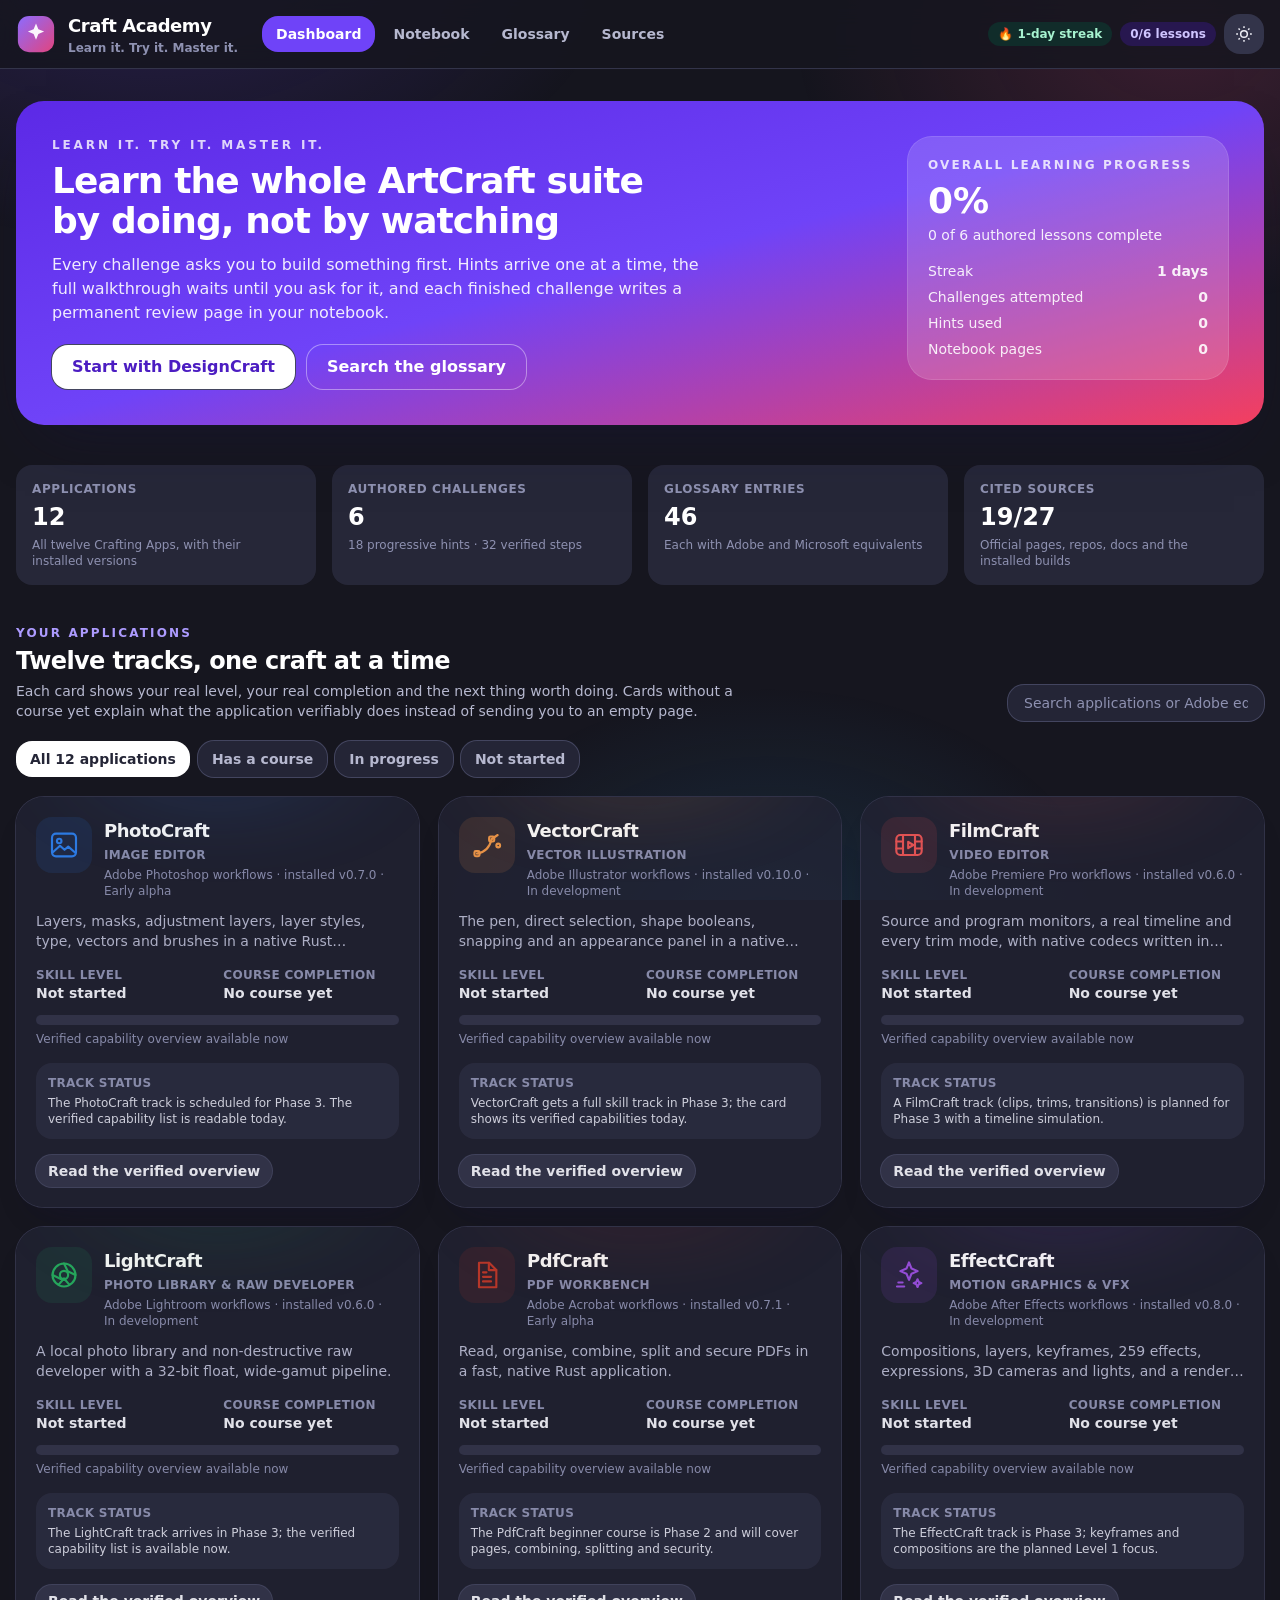
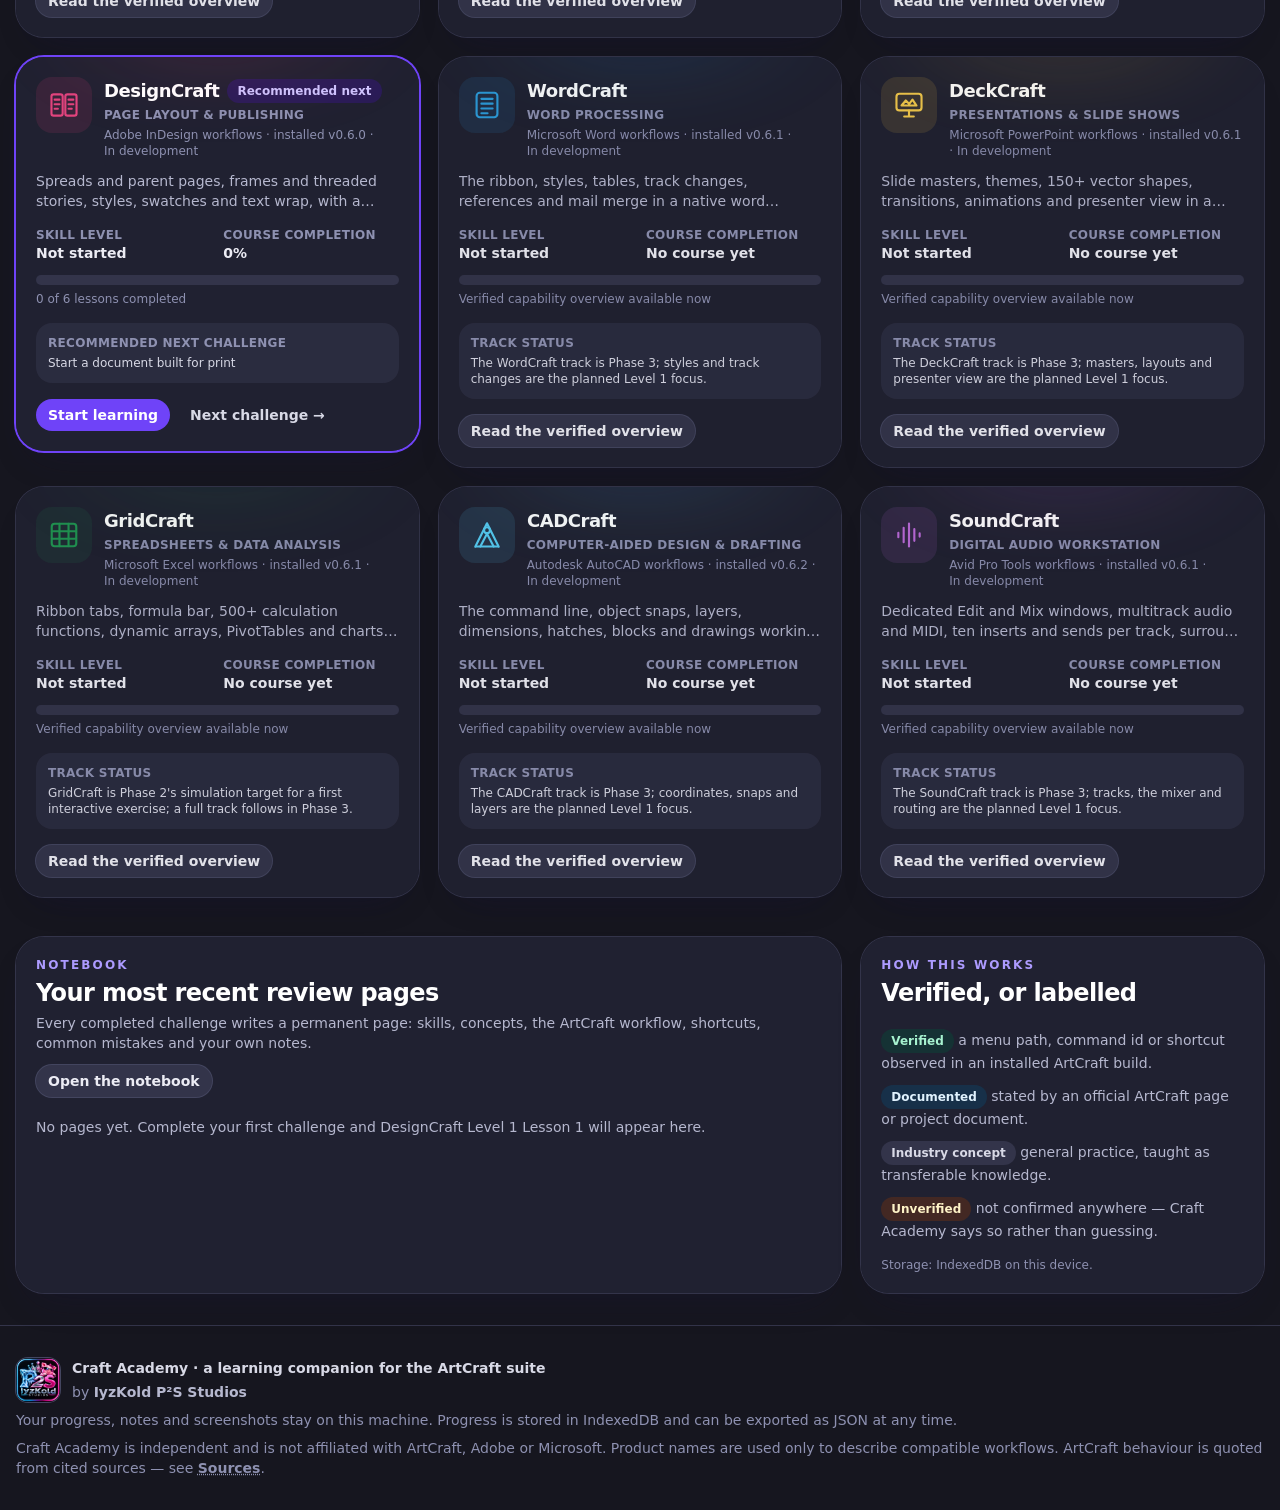
==== commit ae4ad698: "publish: Craft Academy web build (2026-11-14 16:01)" ====
--- a/craft-academy/index.html
+++ b/craft-academy/index.html
@@ -27,7 +27,7 @@
         /* localStorage can be unavailable; dark is the default. */
       }
     </script>
-    <script type="module" crossorigin src="./assets/index-Cp5zbV2W.js"></script>
+    <script type="module" crossorigin src="./assets/index-Dw8jiCFx.js"></script>
     <link rel="stylesheet" crossorigin href="./assets/index-CccpWW1y.css">
   </head>
   <body>
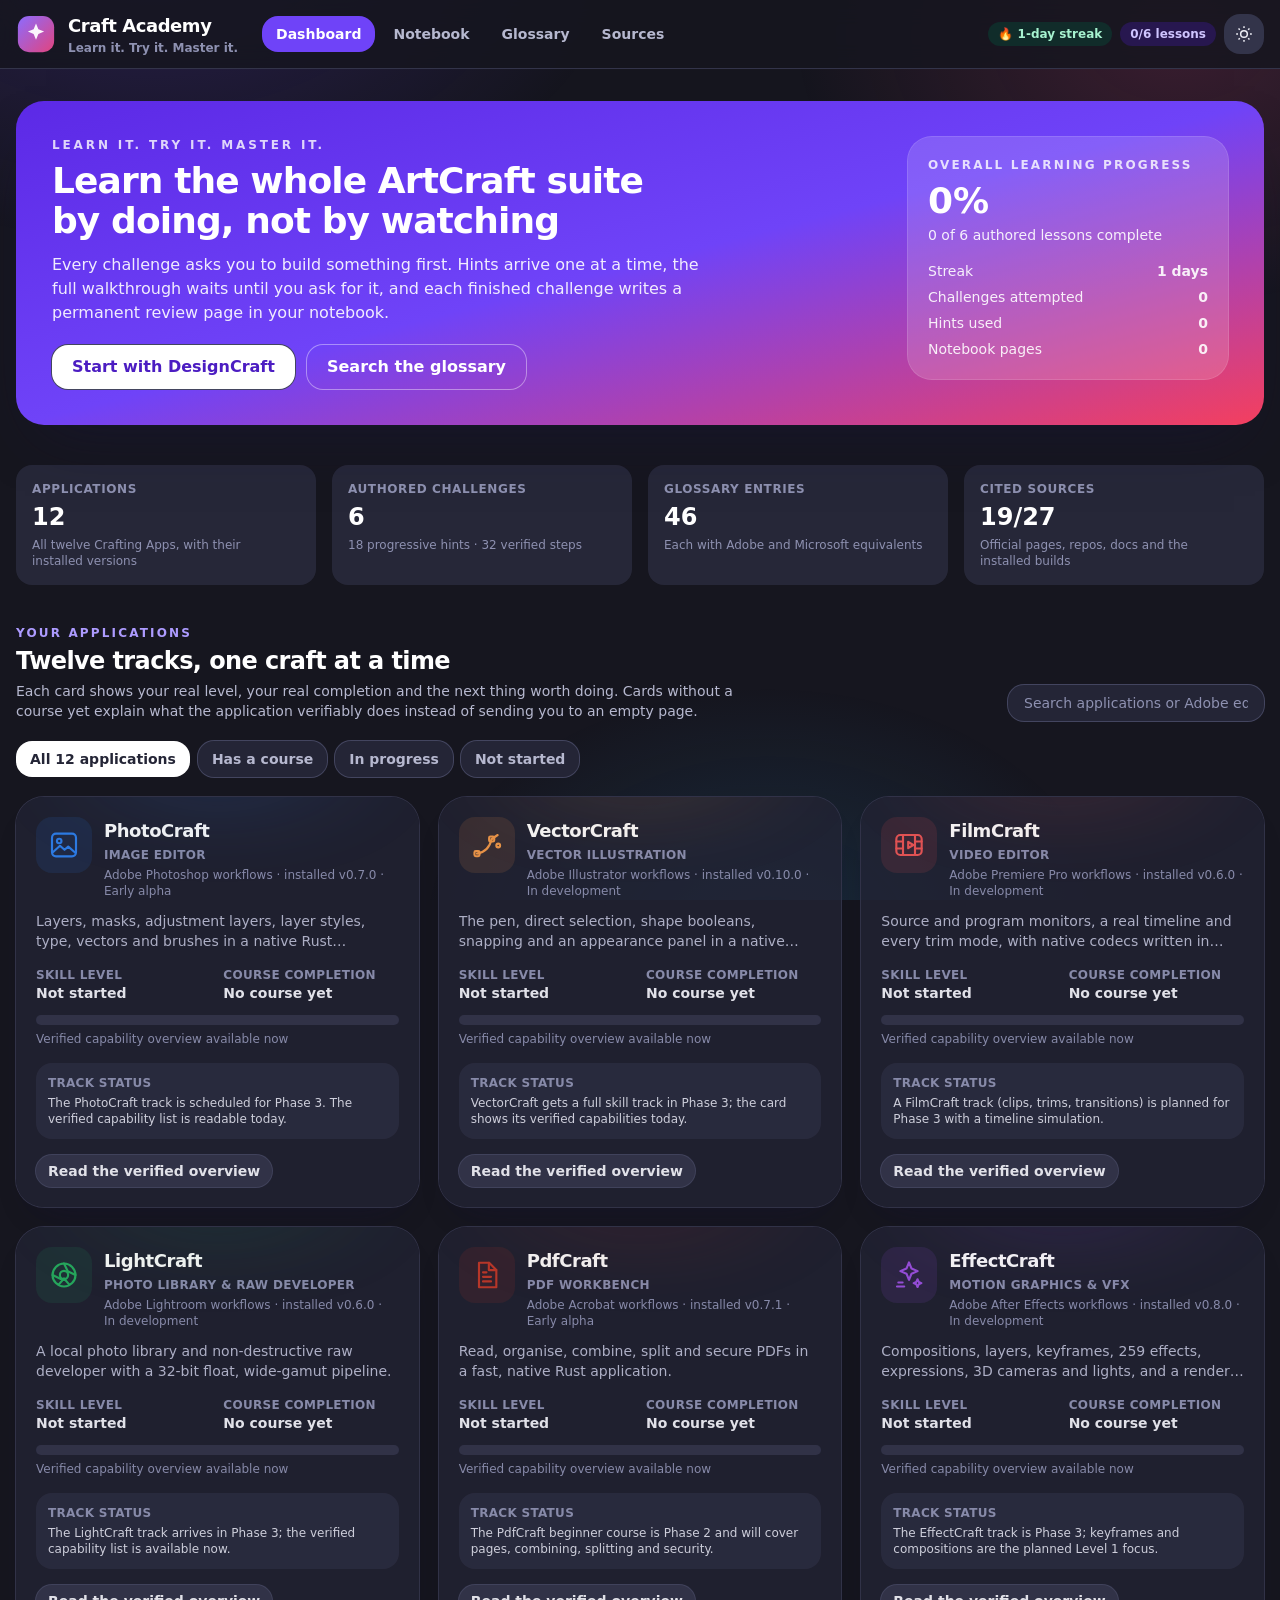
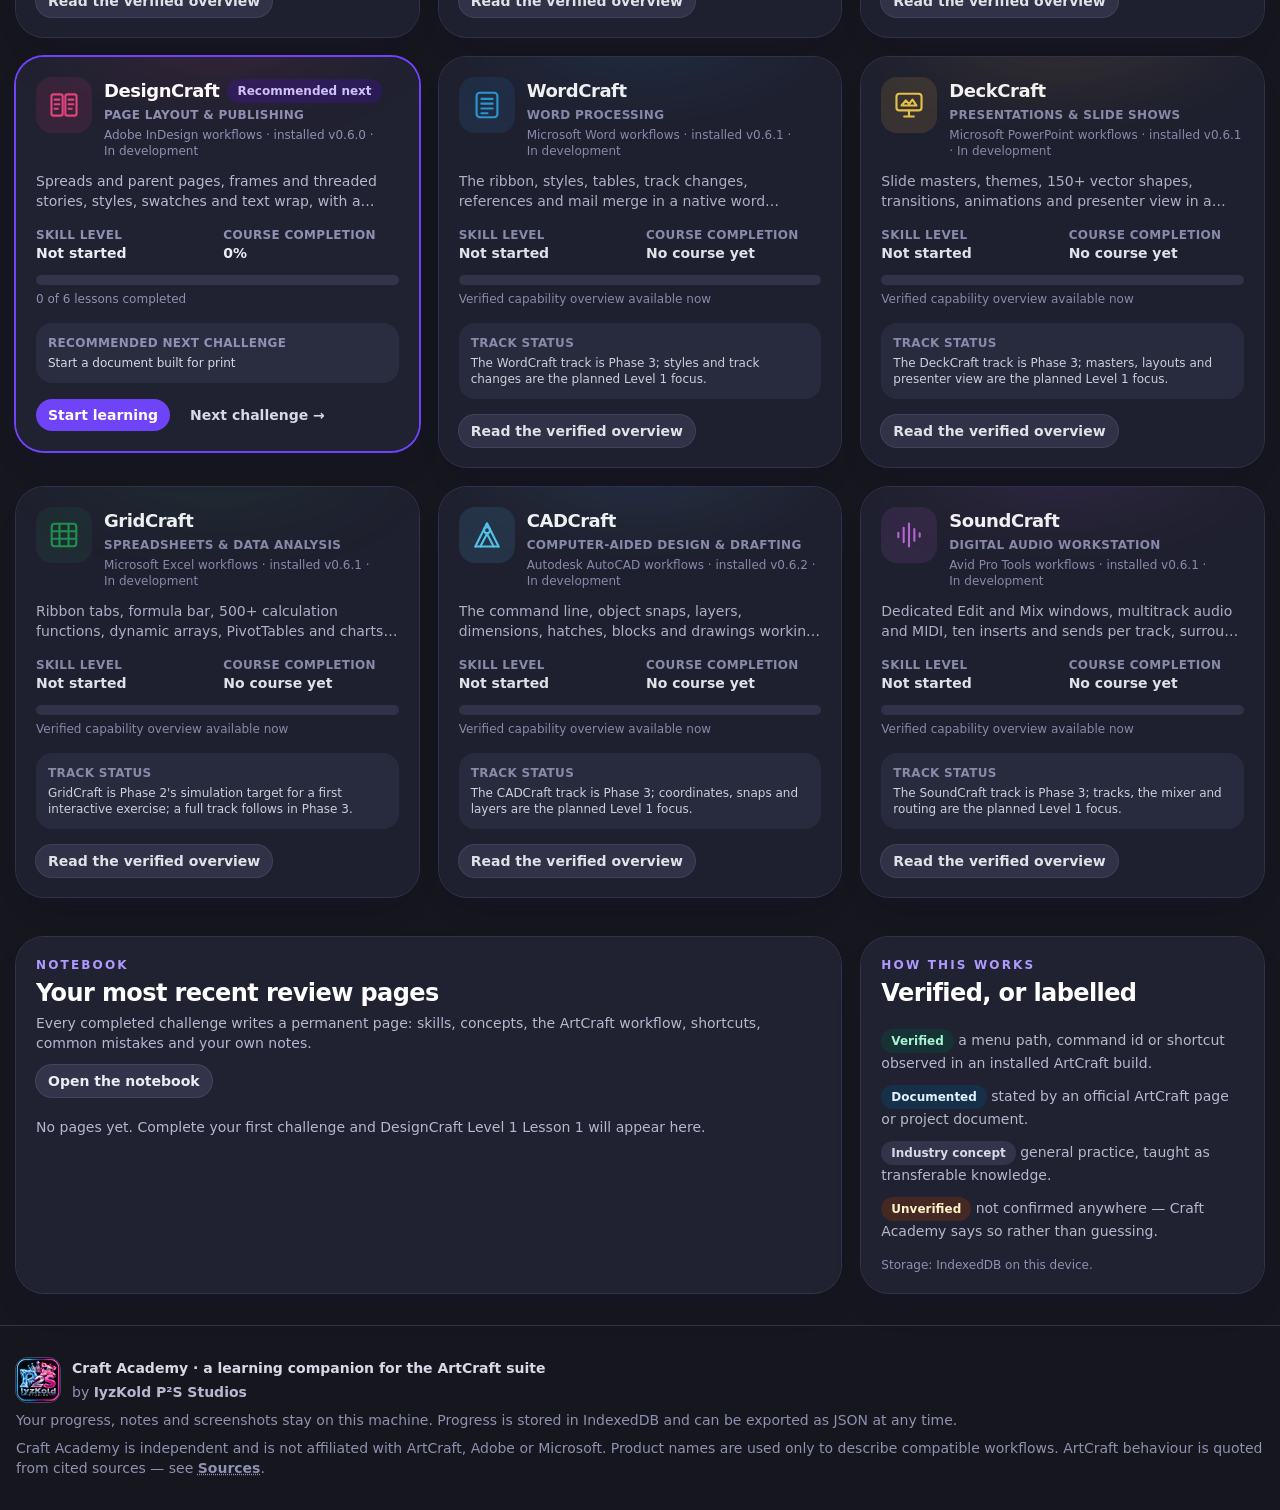
==== commit 6721a355: "publish: Craft Academy web build (2026-11-26 10:15)" ====
--- a/craft-academy/index.html
+++ b/craft-academy/index.html
@@ -27,7 +27,7 @@
         /* localStorage can be unavailable; dark is the default. */
       }
     </script>
-    <script type="module" crossorigin src="./assets/index-Dw8jiCFx.js"></script>
+    <script type="module" crossorigin src="./assets/index-D4slcWXq.js"></script>
     <link rel="stylesheet" crossorigin href="./assets/index-CccpWW1y.css">
   </head>
   <body>
